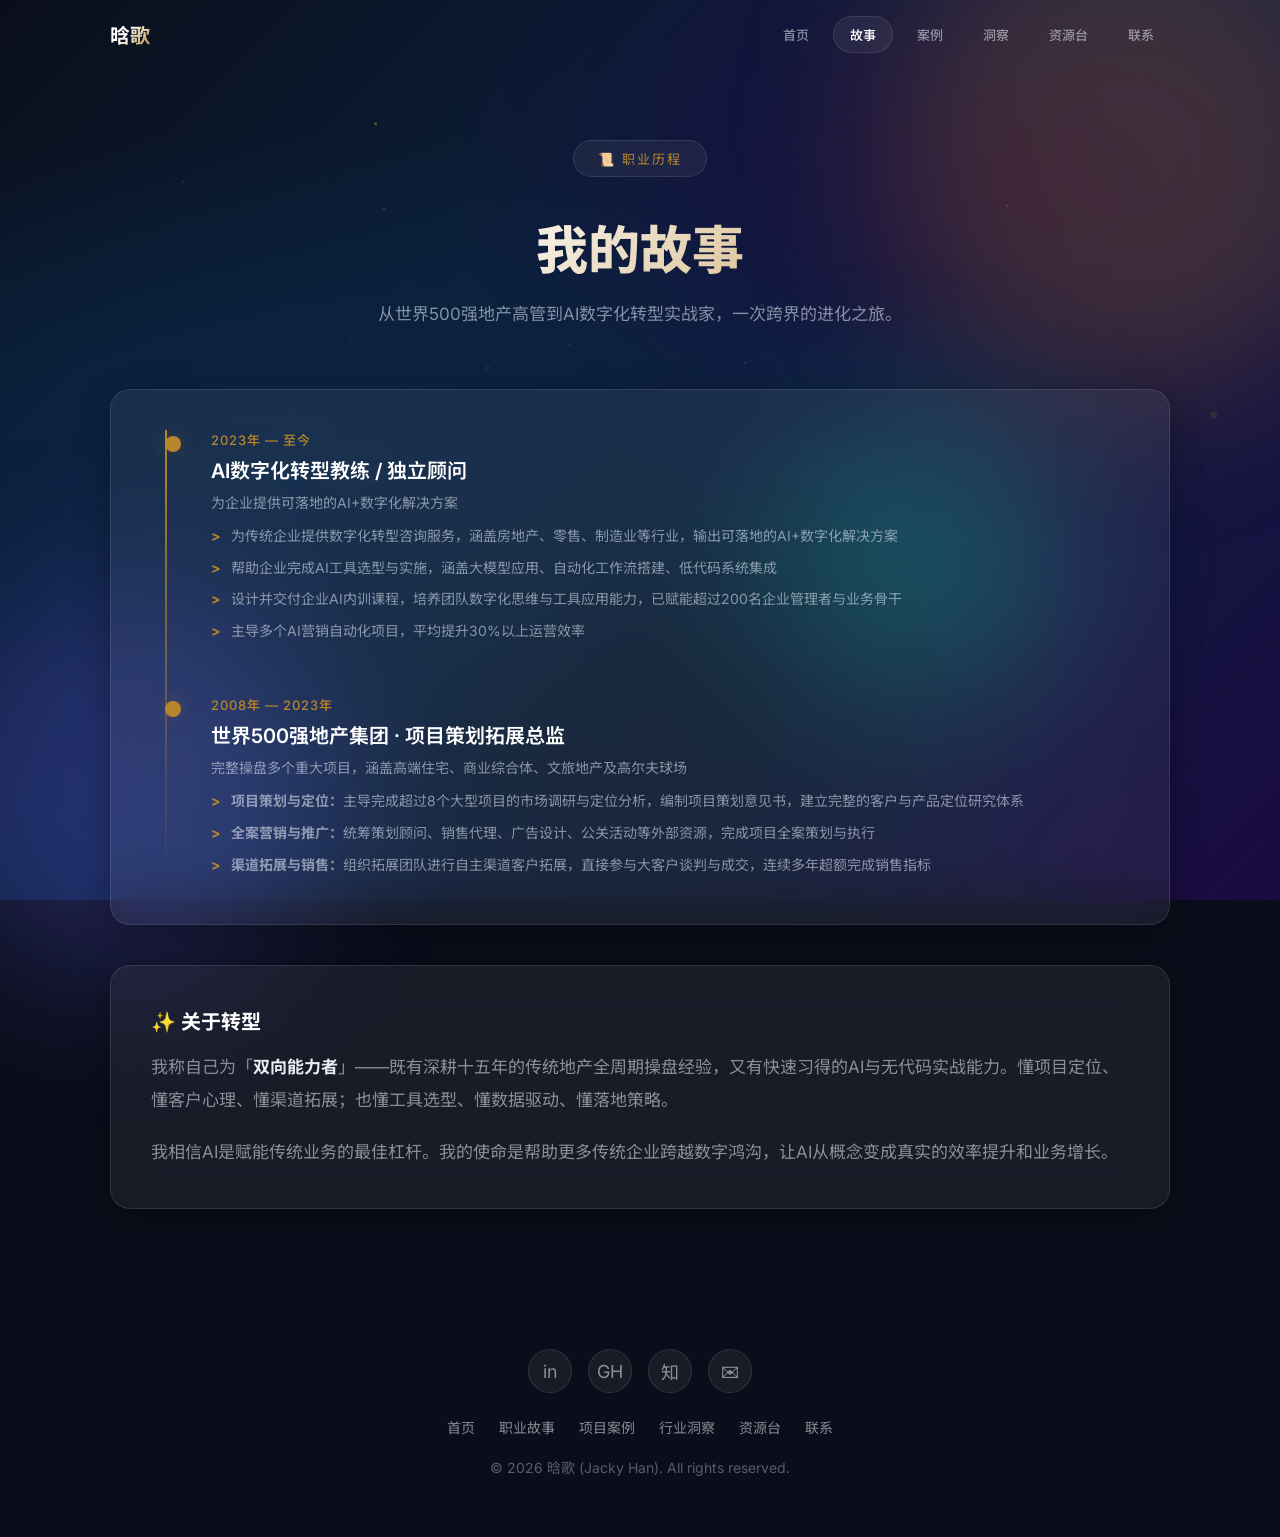
==== story.html @ b272b8fb "add story.html" ====
<!DOCTYPE html>
<html lang="zh-CN">
<head>
<meta charset="UTF-8">
<meta name="viewport" content="width=device-width, initial-scale=1.0">
<title>职业故事 — 晗歌 (Jacky Han) | 从地产高管到AI实战专家</title>
<meta name="description" content="晗歌的职业转型故事：20年世界500强地产集团操盘经验到AI数字化转型实战家的完整历程。含详细工作经历、时间线和转型心路。" />
<meta name="robots" content="index, follow" />
<meta property="og:title" content="职业故事 — 晗歌 (Jacky Han)" />
<meta property="og:description" content="从地产高管到AI实战专家：晗歌20年职业转型完整历程。" />
<link rel="canonical" href="https://jackyhan.com/story.html" />
<link rel="preconnect" href="https://fonts.googleapis.com" />
<link rel="preconnect" href="https://fonts.gstatic.com" crossorigin />
<link href="https://fonts.googleapis.com/css2?family=Inter:wght@300;400;500;600;700;900&family=Noto+Sans+SC:wght@300;400;500;700;900&display=swap" rel="stylesheet" />
<link rel="stylesheet" href="style.css" />
<link rel="icon" type="image/svg+xml" href="data:image/svg+xml,%3Csvg xmlns='http://www.w3.org/2000/svg' viewBox='0 0 100 100'%3E%3Crect width='100' height='100' rx='20' fill='%230B2545'/%3E%3Ctext x='50' y='68' font-size='52' text-anchor='middle' fill='%23B8862C' font-family='serif'%3EH%3C/text%3E%3C/svg%3E" />
<script type="application/ld+json">
{
  "@context": "https://schema.org",
  "@type": "Article",
  "headline": "从地产高管到AI实战专家：晗歌的职业转型故事",
  "author": {
    "@type": "Person",
    "name": "晗歌 (Jacky Han)"
  },
  "description": "20年世界500强地产集团操盘经验到AI数字化转型实战家的完整历程。",
  "datePublished": "2026-07-22"
}
</script>
</head>
<body>
<div class="bg-gradient"></div>
<div class="orb orb-1"></div>
<div class="orb orb-2"></div>
<div class="orb orb-3"></div>
<canvas id="bg-canvas"></canvas>

<nav class="nav scrolled" role="navigation" aria-label="主导航">
  <div class="nav-inner">
    <a href="/" class="nav-logo">晗歌</a>
    <div class="nav-links">
      <a href="/">首页</a>
      <a href="story.html" class="active">故事</a>
      <a href="projects.html">案例</a>
      <a href="insights.html">洞察</a>
      <a href="workspace.html">资源台</a><a href="contact.html">联系</a>
    </div>
  </div>
</nav>

<div class="container">
  <div class="page-hero">
    <div class="hero-badge" style="animation: fadeUp 1s ease 0.2s both;">&#x1f4dc; 职业历程</div>
    <h1>我的故事</h1>
    <p>从世界500强地产高管到AI数字化转型实战家，一次跨界的进化之旅。</p>
  </div>

  <section class="section visible" style="padding-top: 0;">
    <div class="glass-card">
      <div class="timeline" itemscope itemtype="https://schema.org/Event">
        <div class="timeline-item" itemprop="subEvent" itemscope itemtype="https://schema.org/Event">
          <div class="timeline-dot"></div>
          <div class="timeline-date" itemprop="startDate">2023年 — 至今</div>
          <h3 itemprop="name">AI数字化转型教练 / 独立顾问</h3>
          <div class="company" itemprop="location">为企业提供可落地的AI+数字化解决方案</div>
          <ul>
            <li>为传统企业提供数字化转型咨询服务，涵盖房地产、零售、制造业等行业，输出可落地的AI+数字化解决方案</li>
            <li>帮助企业完成AI工具选型与实施，涵盖大模型应用、自动化工作流搭建、低代码系统集成</li>
            <li>设计并交付企业AI内训课程，培养团队数字化思维与工具应用能力，已赋能超过200名企业管理者与业务骨干</li>
            <li>主导多个AI营销自动化项目，平均提升30%以上运营效率</li>
          </ul>
        </div>
        <div class="timeline-item" itemprop="subEvent" itemscope itemtype="https://schema.org/Event">
          <div class="timeline-dot"></div>
          <div class="timeline-date" itemprop="startDate">2008年 — 2023年</div>
          <h3 itemprop="name">世界500强地产集团 · 项目策划拓展总监</h3>
          <div class="company" itemprop="location">完整操盘多个重大项目，涵盖高端住宅、商业综合体、文旅地产及高尔夫球场</div>
          <ul>
            <li><strong>项目策划与定位：</strong>主导完成超过8个大型项目的市场调研与定位分析，编制项目策划意见书，建立完整的客户与产品定位研究体系</li>
            <li><strong>全案营销与推广：</strong>统筹策划顾问、销售代理、广告设计、公关活动等外部资源，完成项目全案策划与执行</li>
            <li><strong>渠道拓展与销售：</strong>组织拓展团队进行自主渠道客户拓展，直接参与大客户谈判与成交，连续多年超额完成销售指标</li>
          </ul>
        </div>
      </div>
    </div>

    <div class="glass-card mt-40">
      <h3 style="font-size: 20px; font-weight: 700; margin-bottom: 16px; color: #fff;">&#x2728; 关于转型</h3>
      <p class="summary-text">
        我称自己为「<strong>双向能力者</strong>」——既有深耕十五年的传统地产全周期操盘经验，又有快速习得的AI与无代码实战能力。懂项目定位、懂客户心理、懂渠道拓展；也懂工具选型、懂数据驱动、懂落地策略。
      </p>
      <p class="summary-text mt-20">
        我相信AI是赋能传统业务的最佳杠杆。我的使命是帮助更多传统企业跨越数字鸿沟，让AI从概念变成真实的效率提升和业务增长。
      </p>
    </div>
  </section>

  <footer class="footer">
    <div class="footer-social">
      <a href="https://linkedin.com/in/jackyhan" target="_blank" rel="noopener noreferrer" aria-label="LinkedIn">in</a>
      <a href="https://github.com/jackyhan" target="_blank" rel="noopener noreferrer" aria-label="GitHub">GH</a>
      <a href="https://www.zhihu.com/people/jackyhan" target="_blank" rel="noopener noreferrer" aria-label="知乎">知</a>
      <a href="contact.html" aria-label="联系">&#x2709;</a>
    </div>
    <div class="footer-links">
      <a href="/">首页</a>
      <a href="story.html">职业故事</a>
      <a href="projects.html">项目案例</a>
      <a href="insights.html">行业洞察</a>
      <a href="workspace.html">资源台</a><a href="contact.html">联系</a>
    </div>
    <p>&copy; 2026 晗歌 (Jacky Han). All rights reserved.</p>
  </footer>
</div>
<script src="script.js"></script>
</body>
</html>
---- style.css ----
:root {
  /* Brand Colors */
  --primary: #0B2545;
  --primary-light: #0f3460;
  --accent: #B8862C;
  --accent-light: #d4a843;
  --accent-glow: rgba(184, 134, 44, 0.3);
  --surface: #0a0e1a;
  --glass: rgba(255, 255, 255, 0.06);
  --glass-hover: rgba(255, 255, 255, 0.10);
  --glass-border: rgba(255, 255, 255, 0.10);
  --glass-border-hover: rgba(255, 255, 255, 0.18);
  --glass-shadow: rgba(0, 0, 0, 0.3);
  --text: #e8edf5;
  --text-muted: rgba(232, 237, 245, 0.55);
  --text-dim: rgba(232, 237, 245, 0.35);
  --radius-sm: 10px;
  --radius-md: 16px;
  --radius-lg: 20px;
  --radius-xl: 28px;
  --transition: 0.4s cubic-bezier(0.22, 1, 0.36, 1);
  --font-sans: 'Inter', 'Noto Sans SC', -apple-system, BlinkMacSystemFont, sans-serif;
  --font-mono: 'JetBrains Mono', 'Fira Code', monospace;
}

*, *::before, *::after { margin: 0; padding: 0; box-sizing: border-box; }

html { scroll-behavior: smooth; }

body {
  font-family: var(--font-sans);
  color: var(--text);
  background: var(--surface);
  overflow-x: hidden;
  overflow-wrap: break-word;
  word-break: break-word;
  overflow-wrap: break-word;
  word-break: break-word;
  min-height: 100vh;
  -webkit-font-smoothing: antialiased;
  -moz-osx-font-smoothing: grayscale;
}

/* Scrollbar */
::-webkit-scrollbar { width: 5px; }
::-webkit-scrollbar-track { background: transparent; }
::-webkit-scrollbar-thumb { background: var(--accent); border-radius: 3px; }

/* Background System */
.bg-gradient {
  position: fixed; inset: 0; z-index: -2;
  background:
    radial-gradient(ellipse at 20% 50%, var(--primary) 0%, transparent 50%),
    radial-gradient(ellipse at 80% 20%, #1a0a3e 0%, transparent 40%),
    radial-gradient(ellipse at 50% 80%, #0a1a2e 0%, transparent 50%),
    linear-gradient(135deg, var(--surface) 0%, var(--primary) 50%, #1a0a3e 100%);
}

.orb {
  position: fixed; border-radius: 50%; pointer-events: none; z-index: -1;
  filter: blur(80px); opacity: 0.25;
}
.orb-1 { width: 500px; height: 500px; background: var(--accent); top: -100px; right: -100px; animation: float 8s ease-in-out infinite; }
.orb-2 { width: 400px; height: 400px; background: #6C63FF; bottom: -80px; left: -80px; animation: float 10s ease-in-out infinite 2s; }
.orb-3 { width: 300px; height: 300px; background: #00C9A7; top: 45%; left: 60%; animation: float 12s ease-in-out infinite 4s; }

#bg-canvas { position: fixed; inset: 0; z-index: -1; pointer-events: none; }

/* Container */
.container { max-width: 1100px; margin: 0 auto; padding: 20px; position: relative; z-index: 1; }

/* Navigation */
.nav {
  position: fixed; top: 0; left: 0; right: 0; z-index: 100;
  padding: 16px 0;
  transition: all var(--transition);
}
.nav.scrolled {
  background: rgba(10, 14, 26, 0.8);
  backdrop-filter: blur(20px);
  -webkit-backdrop-filter: blur(20px);
  border-bottom: 1px solid var(--glass-border);
  padding: 10px 0;
}
.nav-inner {
  max-width: 1100px; margin: 0 auto; padding: 0 20px;
  display: flex; align-items: center; justify-content: space-between;
}
.nav-logo {
  font-size: 20px; font-weight: 700;
  background: linear-gradient(135deg, #fff 40%, var(--accent));
  -webkit-background-clip: text;
  -webkit-text-fill-color: transparent;
  background-clip: text;
  text-decoration: none;
}
.nav-links { display: flex; gap: 8px; align-items: center; }
.nav-links a {
  padding: 8px 16px; border-radius: 50px; font-size: 13px; font-weight: 500;
  color: var(--text-muted); text-decoration: none;
  transition: all var(--transition);
}
.nav-links a:hover, .nav-links a.active {
  color: #fff;
  background: var(--glass);
  border: 1px solid var(--glass-border);
}

/* Hero Section */
.hero {
  min-height: 100vh; display: flex; flex-direction: column;
  justify-content: center; align-items: center; text-align: center;
  padding: 100px 20px 60px; position: relative;
}
.hero-badge {
  display: inline-flex; align-items: center; gap: 8px;
  background: var(--glass); border: 1px solid var(--glass-border);
  backdrop-filter: blur(20px); -webkit-backdrop-filter: blur(20px);
  padding: 8px 24px; border-radius: 50px;
  font-size: 13px; color: var(--accent); letter-spacing: 2px;
  margin-bottom: 32px; animation: fadeUp 1s ease 0.2s both;
}
.hero h1 {
  font-size: clamp(42px, 8vw, 80px); font-weight: 900; line-height: 1.1;
  background: linear-gradient(135deg, #fff 30%, var(--accent));
  -webkit-background-clip: text; -webkit-text-fill-color: transparent;
  background-clip: text; margin-bottom: 16px;
  animation: fadeUp 1s ease 0.4s both;
}
.hero-sub {
  font-size: clamp(16px, 2.5vw, 22px); font-weight: 300;
  color: var(--text-muted); max-width: 700px; line-height: 1.7;
  margin-bottom: 40px; animation: fadeUp 1s ease 0.6s both;
}
.hero-tags {
  display: flex; flex-wrap: wrap; gap: 10px; justify-content: center;
  margin-bottom: 50px; animation: fadeUp 1s ease 0.8s both;
}
.hero-tags span {
  background: var(--glass); border: 1px solid var(--glass-border);
  backdrop-filter: blur(12px); -webkit-backdrop-filter: blur(12px);
  padding: 8px 24px; border-radius: 50px; font-size: 14px;
  color: var(--text); transition: all 0.3s;
}
.hero-tags span:hover {
  background: rgba(184, 134, 44, 0.15);
  border-color: var(--accent); transform: translateY(-2px);
}
.hero-cta {
  display: flex; gap: 16px; flex-wrap: wrap; justify-content: center;
  animation: fadeUp 1s ease 1s both;
}
.btn {
  display: inline-flex; align-items: center; gap: 8px;
  padding: 14px 32px; border-radius: 50px; font-size: 15px;
  font-weight: 600; text-decoration: none;
  transition: all var(--transition); cursor: pointer;
  border: none; font-family: var(--font-sans);
}
.btn-primary {
  background: linear-gradient(135deg, var(--accent), var(--accent-light));
  color: #0a0e1a; box-shadow: 0 4px 20px var(--accent-glow);
}
.btn-primary:hover { transform: translateY(-2px); box-shadow: 0 8px 30px var(--accent-glow); }
.btn-outline {
  background: transparent; border: 1px solid var(--glass-border);
  color: var(--text);
}
.btn-outline:hover { background: var(--glass); border-color: var(--accent); transform: translateY(-2px); }

.scroll-indicator {
  position: absolute; bottom: 40px; left: 50%; transform: translateX(-50%);
  display: flex; flex-direction: column; align-items: center; gap: 8px;
  color: var(--text-dim); font-size: 12px;
  animation: fadeUp 1s ease 1.2s both;
}
.scroll-indicator .arrow {
  width: 24px; height: 40px; border: 2px solid var(--text-dim);
  border-radius: 12px; position: relative;
}
.scroll-indicator .arrow::after {
  content: ''; position: absolute; top: 8px; left: 50%;
  width: 4px; height: 8px; background: var(--accent); border-radius: 2px;
  transform: translateX(-50%); animation: scrollBounce 2s infinite;
}

/* Sections */
.section {
  padding: 80px 0;
  opacity: 0; transform: translateY(40px);
  transition: all 0.8s cubic-bezier(0.22, 1, 0.36, 1);
}
.section.visible { opacity: 1; transform: translateY(0); }

.section-header {
  display: flex; align-items: center; gap: 16px; margin-bottom: 40px;
}
.section-number {
  font-size: 12px; font-weight: 600; color: var(--accent); letter-spacing: 3px;
  padding: 4px 14px; border: 1px solid var(--accent); border-radius: 50px;
  background: rgba(184, 134, 44, 0.1); white-space: nowrap;
  flex-shrink: 0;
}
.section-title {
  font-size: clamp(28px, 4vw, 40px); font-weight: 700;
  background: linear-gradient(135deg, #fff 40%, var(--accent));
  -webkit-background-clip: text; -webkit-text-fill-color: transparent;
  background-clip: text;
}
.section-desc {
  font-size: 16px; line-height: 1.8; color: var(--text-muted); max-width: 700px;
  margin-bottom: 16px;
}

/* Glass Card */
.glass-card {
  background: var(--glass); border: 1px solid var(--glass-border);
  backdrop-filter: blur(24px); -webkit-backdrop-filter: blur(24px);
  border-radius: var(--radius-lg); padding: 40px;
  box-shadow: 0 8px 32px var(--glass-shadow);
  transition: all var(--transition);
}
.glass-card:hover {
  background: var(--glass-hover);
  border-color: var(--glass-border-hover);
  transform: translateY(-2px);
  box-shadow: 0 12px 40px rgba(0, 0, 0, 0.4);
}

/* Summary */
.summary-text { font-size: 17px; line-height: 1.9; color: var(--text-muted); }
.summary-text strong { color: var(--text); }

/* Strengths Grid */
.strengths-grid { display: grid; grid-template-columns: repeat(auto-fit, minmax(280px, 1fr)); gap: 24px; }
.strength-card {
  background: var(--glass); border: 1px solid var(--glass-border);
  backdrop-filter: blur(20px); -webkit-backdrop-filter: blur(20px);
  border-radius: var(--radius-lg); padding: 32px;
  transition: all 0.5s cubic-bezier(0.22, 1, 0.36, 1);
  position: relative; overflow: hidden;
}
.strength-card::before {
  content: ''; position: absolute; top: -50%; left: -50%; width: 200%; height: 200%;
  background: conic-gradient(from 0deg, transparent, rgba(184, 134, 44, 0.08), transparent 60%);
  opacity: 0; transition: opacity 0.5s; animation: rotate 6s linear infinite;
}
.strength-card:hover::before { opacity: 1; }
.strength-card:hover { transform: translateY(-6px); border-color: var(--glass-border-hover); box-shadow: 0 20px 60px var(--glass-shadow); }
.strength-icon { font-size: 36px; margin-bottom: 16px; display: block; }
.strength-card h3 { font-size: 18px; font-weight: 600; margin-bottom: 12px; color: #fff; }
.strength-card p { font-size: 14px; line-height: 1.7; color: var(--text-muted); }

/* Timeline */
.timeline { position: relative; padding-left: 40px; }
.timeline::before {
  content: ''; position: absolute; left: 14px; top: 0; bottom: 0;
  width: 2px; background: linear-gradient(to bottom, var(--accent), transparent);
}
.timeline-item { position: relative; margin-bottom: 52px; padding-left: 20px; }
.timeline-item:last-child { margin-bottom: 0; }
.timeline-dot {
  position: absolute; left: -26px; top: 6px; width: 16px; height: 16px;
  border-radius: 50%; background: var(--accent);
  border: 3px solid rgba(184, 134, 44, 0.3);
  box-shadow: 0 0 20px var(--accent-glow);
}
.timeline-date {
  font-size: 13px; color: var(--accent); font-weight: 500;
  margin-bottom: 6px; letter-spacing: 1px;
}
.timeline-item h3 { font-size: 20px; font-weight: 600; margin-bottom: 8px; color: #fff; }
.timeline-item .company { font-size: 14px; color: var(--text-muted); margin-bottom: 12px; }
.timeline-item ul { list-style: none; padding: 0; }
.timeline-item ul li {
  position: relative; padding-left: 20px; margin-bottom: 8px;
  font-size: 14px; line-height: 1.7; color: var(--text-muted);
}
.timeline-item ul li::before { content: '>'; position: absolute; left: 0; color: var(--accent); font-weight: 700; }

/* Project Cards */
.projects-grid { display: grid; grid-template-columns: repeat(auto-fit, minmax(300px, 1fr)); gap: 24px; }
.project-card {
  background: var(--glass); border: 1px solid var(--glass-border);
  backdrop-filter: blur(20px); -webkit-backdrop-filter: blur(20px);
  border-radius: var(--radius-lg); padding: 32px; position: relative; overflow: hidden;
  transition: all var(--transition);
}
.project-card::after {
  content: ''; position: absolute; top: 0; left: 0; width: 4px; height: 100%;
  background: linear-gradient(to bottom, var(--accent), transparent);
  border-radius: 0 0 4px 4px;
}
.project-card:hover { transform: translateY(-6px); border-color: var(--glass-border-hover); }
.project-card .tag {
  display: inline-block; padding: 3px 14px; border-radius: 50px;
  background: rgba(184, 134, 44, 0.12); color: var(--accent);
  font-size: 11px; margin-bottom: 14px; border: 1px solid rgba(184, 134, 44, 0.2);
  letter-spacing: 1px; text-transform: uppercase;
}
.project-card h3 { font-size: 17px; font-weight: 600; margin-bottom: 12px; color: #fff; }
.project-card p { font-size: 14px; line-height: 1.7; color: var(--text-muted); }
.project-card strong { color: var(--accent); }

/* Skills */
.skills-grid { display: grid; grid-template-columns: repeat(auto-fit, minmax(240px, 1fr)); gap: 20px; }
.skill-group {
  background: var(--glass); border: 1px solid var(--glass-border);
  backdrop-filter: blur(16px); -webkit-backdrop-filter: blur(16px);
  border-radius: var(--radius-md); padding: 28px;
  transition: all 0.3s;
}
.skill-group:hover { background: var(--glass-hover); transform: translateY(-3px); }
.skill-group h4 {
  font-size: 15px; font-weight: 600; margin-bottom: 16px; color: #fff;
  display: flex; align-items: center; gap: 10px;
}
.skill-tags { display: flex; flex-wrap: wrap; gap: 8px; }
.skill-tags span {
  padding: 5px 14px; border-radius: 50px; font-size: 13px;
  background: rgba(255, 255, 255, 0.04); border: 1px solid rgba(255, 255, 255, 0.08);
  color: var(--text-muted); transition: all 0.3s;
}
.skill-tags span:hover {
  background: rgba(184, 134, 44, 0.12);
  border-color: var(--accent); color: var(--accent); transform: translateY(-2px);
}

/* Insight / Q&A */
.insight-list { display: flex; flex-direction: column; gap: 20px; }
.insight-item {
  background: var(--glass); border: 1px solid var(--glass-border);
  backdrop-filter: blur(16px); -webkit-backdrop-filter: blur(16px);
  border-radius: var(--radius-md); padding: 28px 32px;
  transition: all var(--transition); cursor: default;
}
.insight-item:hover { background: var(--glass-hover); border-color: var(--glass-border-hover); transform: translateX(4px); }
.insight-item q { font-size: 17px; font-weight: 600; color: #fff; display: block; margin-bottom: 12px; }
.insight-item q::before { content: '\201C'; color: var(--accent); }
.insight-item q::after { content: '\201D'; color: var(--accent); }
.insight-item .answer {
  font-size: 15px; line-height: 1.8; color: var(--text-muted);
  border-left: 2px solid var(--accent); padding-left: 20px;
  overflow-wrap: break-word;
}

/* Contact Page */
.contact-grid { display: grid; grid-template-columns: 1fr 1fr; gap: 32px; }
.contact-info-item {
  display: flex; align-items: center; gap: 16px;
  padding: 20px; border-radius: var(--radius-sm);
  transition: all var(--transition);
}
.contact-info-item:hover { background: var(--glass); }
.contact-info-item .icon { font-size: 28px; flex-shrink: 0; }
.contact-info-item .label { font-size: 13px; color: var(--text-dim); }
.contact-info-item .value { font-size: 15px; color: var(--text); font-weight: 500; }
.contact-info-item a { color: var(--accent); text-decoration: none; }
.contact-info-item a:hover { text-decoration: underline; }

/* Footer */
.footer {
  text-align: center; padding: 60px 20px 40px;
  color: var(--text-dim); font-size: 14px;
}
.footer .accent { color: var(--accent); font-weight: 500; }
.footer-links { display: flex; gap: 24px; justify-content: center; margin-bottom: 20px; }
.footer-links a {
  color: var(--text-muted); text-decoration: none; font-size: 14px;
  transition: color 0.3s;
}
.footer-links a:hover { color: var(--accent); }
.footer-social { display: flex; gap: 16px; justify-content: center; margin-bottom: 24px; }
.footer-social a {
  width: 44px; height: 44px; border-radius: 50%;
  background: var(--glass); border: 1px solid var(--glass-border);
  display: flex; align-items: center; justify-content: center;
  color: var(--text-muted); text-decoration: none; font-size: 18px;
  transition: all var(--transition);
}
.footer-social a:hover { background: var(--glass-hover); border-color: var(--accent); color: var(--accent); transform: translateY(-3px); }

/* Page Hero (inner pages) */
.page-hero {
  padding: 120px 20px 60px; text-align: center;
}
.page-hero h1 {
  font-size: clamp(32px, 5vw, 52px); font-weight: 800;
  background: linear-gradient(135deg, #fff 30%, var(--accent));
  -webkit-background-clip: text; -webkit-text-fill-color: transparent;
  background-clip: text; margin-bottom: 16px;
}
.page-hero p {
  font-size: 17px; color: var(--text-muted); max-width: 600px; margin: 0 auto; line-height: 1.7;
}

/* Animations */
@keyframes fadeUp { from { opacity: 0; transform: translateY(30px); } to { opacity: 1; transform: translateY(0); } }
@keyframes scrollBounce { 0%, 100% { transform: translateX(-50%) translateY(0); opacity: 1; } 50% { transform: translateX(-50%) translateY(8px); opacity: 0.3; } }
@keyframes rotate { to { transform: rotate(360deg); } }
@keyframes float { 0%, 100% { transform: translateY(0); } 50% { transform: translateY(-20px); } }

/* Responsive */
@media (max-width: 768px) {
  .nav-links { flex-wrap: wrap; justify-content: flex-end; }
  .nav-links { flex-wrap: wrap; justify-content: flex-end; }
  .nav-links a { padding: 6px 12px; font-size: 12px; }
  .hero { padding: 80px 16px 40px; }
  .hero-tags span { padding: 6px 14px; font-size: 12px; }
  .hero-tags span { padding: 6px 16px; font-size: 13px; }
  .glass-card { padding: 24px; }
  .section { padding: 48px 0; }
  .contact-grid { grid-template-columns: 1fr; }
  .timeline { padding-left: 30px; }
  .projects-grid { grid-template-columns: 1fr; }
}

@media (max-width: 480px) {
  .hero h1 { font-size: 32px; }
  .hero-sub { font-size: 15px; }
  .nav-links { gap: 4px; }
  .nav-links a { padding: 4px 8px; font-size: 11px; }
  .nav-links a { padding: 4px 10px; font-size: 11px; }
  .btn { padding: 12px 24px; font-size: 14px; }
  .strengths-grid { grid-template-columns: 1fr; }
  .skills-grid { grid-template-columns: 1fr; }
  .insight-item { padding: 20px 16px; }
  .insight-item q { font-size: 15px; }
  .insight-item .answer { font-size: 14px; padding-left: 14px; }
  .section-number { font-size: 10px; padding: 3px 10px; }
}

/* Utility */
.fade-in { opacity: 0; transform: translateY(20px); transition: all 0.6s cubic-bezier(0.22, 1, 0.36, 1); }
.fade-in.visible { opacity: 1; transform: translateY(0); }
.mt-20 { margin-top: 20px; }
.mt-40 { margin-top: 40px; }
.gap-16 { gap: 16px; }
.flex-center { display: flex; align-items: center; justify-content: center; }
.text-center { text-align: center; }
.max-w-700 { max-width: 700px; margin-left: auto; margin-right: auto; }
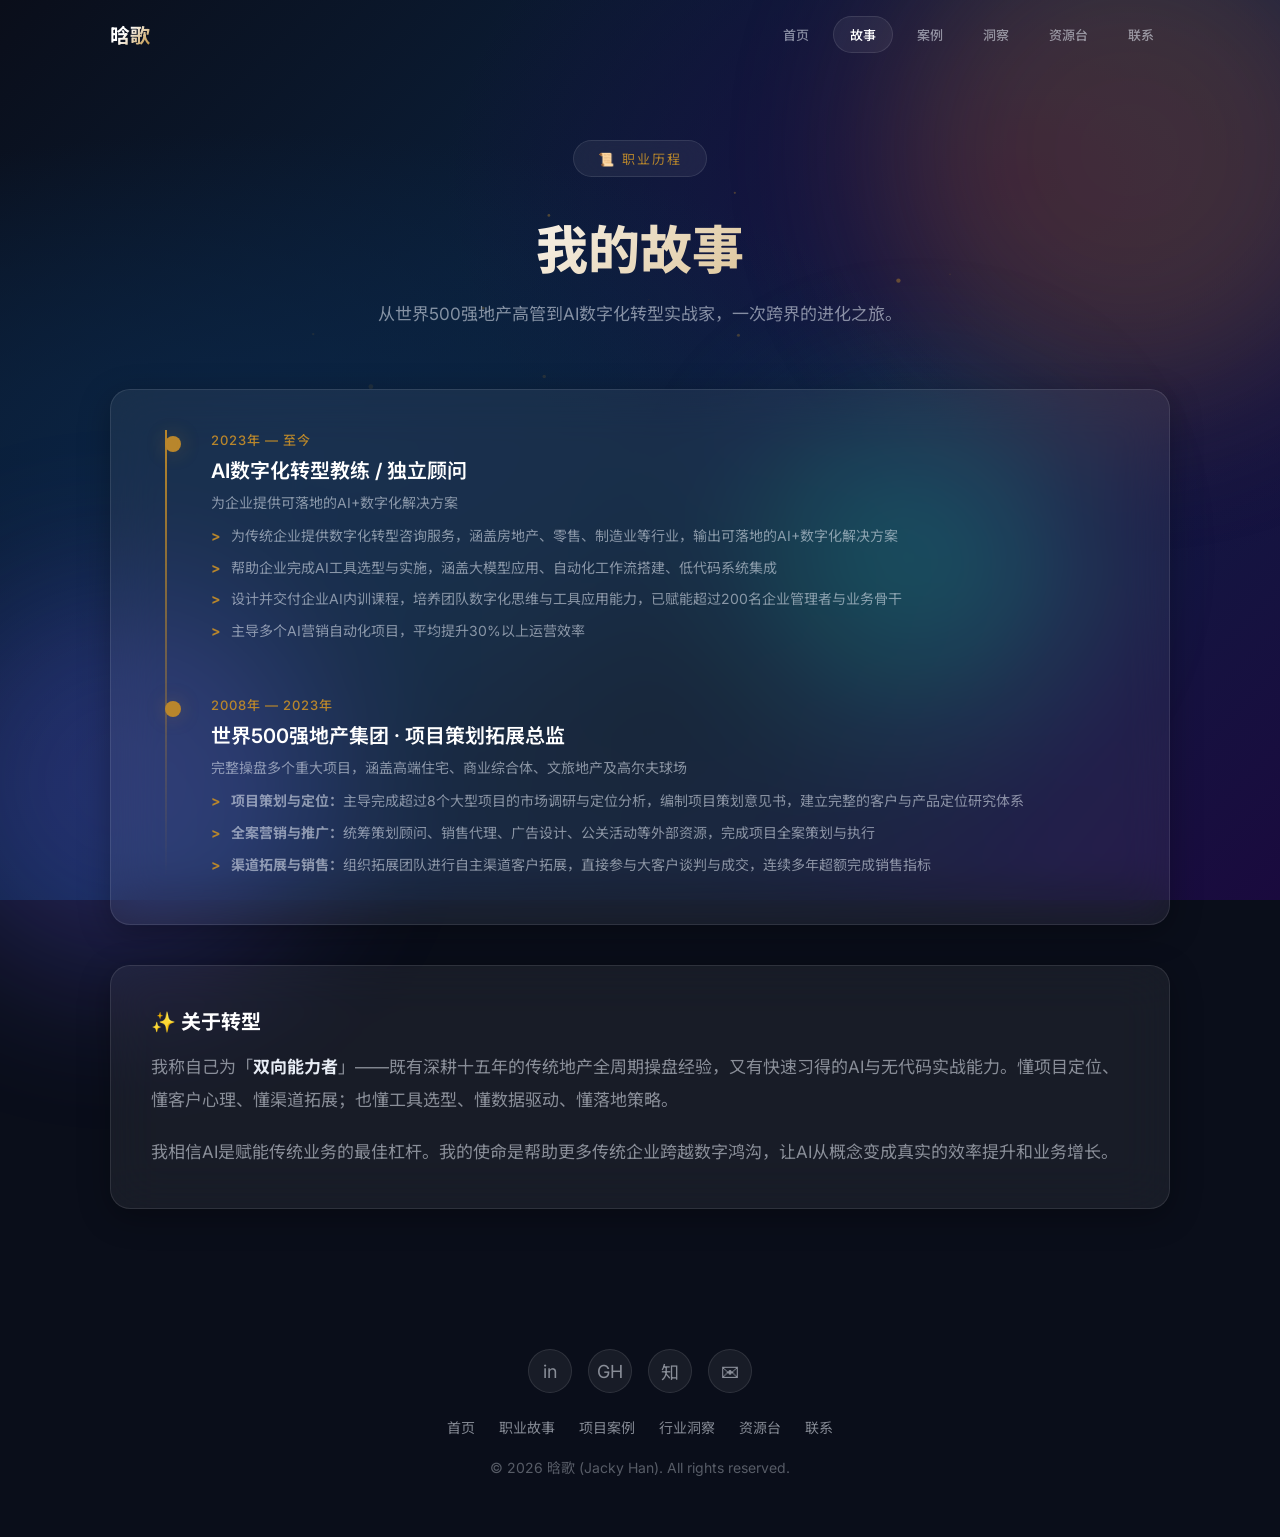
==== commit 100f210b: "fix: ?? JSON-LD ????" ====
--- a/story.html
+++ b/story.html
@@ -24,7 +24,7 @@
     "name": "晗歌 (Jacky Han)"
   },
   "description": "20年世界500强地产集团操盘经验到AI数字化转型实战家的完整历程。",
-  "datePublished": "2026-07-22"
+  "datePublished": "2026-07-22T00:00:00Z"
 }
 </script>
 </head>
